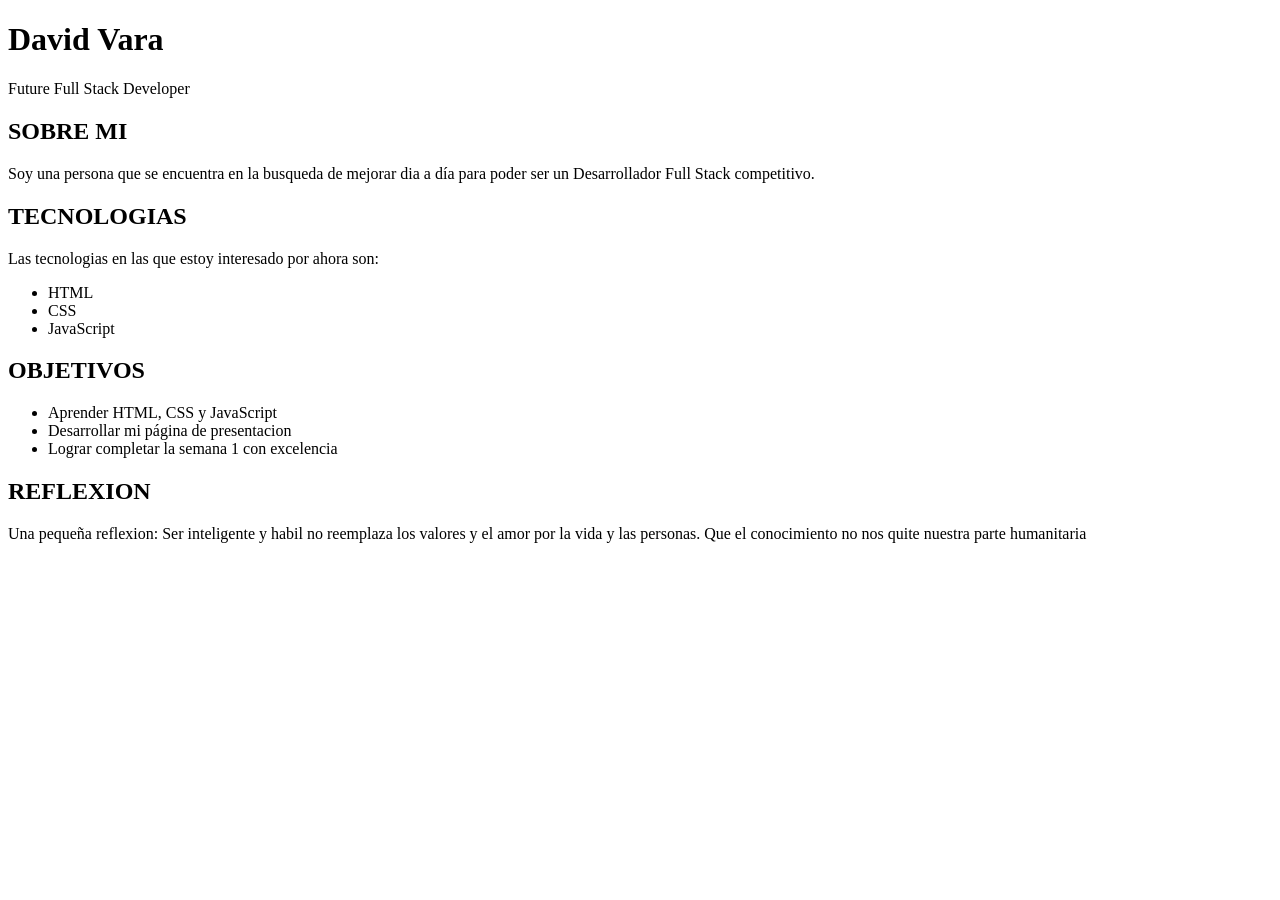
==== 01-Fundamentos-Web/Mi-Tarjeta-Profesional/index.html @ 0208540b "feat: crear estructura semántica de la tarjeta profesional" ====
<!DOCTYPE html>
<html lang="es">
<head>
    <meta charset="UTF-8">
    <meta name="viewport" content="width=device-width, initial-scale=1.0">
    <title>David Vara | Proyecto </title>
</head>
<body>
    <header> 
       <h1> David Vara</h1>
        <p>Future Full Stack Developer</p>
    </header>
  
    <section>
      <h2>SOBRE MI </h2>
    <p> Soy una persona que se encuentra en la busqueda de mejorar dia a día
        para poder ser un Desarrollador Full Stack competitivo.
    </p>
    </section>
    <section>
    <h2> TECNOLOGIAS</h2>
        <p>Las tecnologias en las que estoy interesado por ahora son:
            <ul>
   <li>HTML</li>
            <li>CSS</li>
            <li>JavaScript</li>
            </ul>
         
     
        </p>
    </section>
    <section>
   <h2> OBJETIVOS</h2>
        <ul>
            <li>Aprender HTML, CSS y JavaScript</li>
            <li>Desarrollar mi página de presentacion</li>
            <li>Lograr completar la semana 1 con excelencia</li>
        </ul>
    
    </section>
    
    <footer>
        <h2>
            REFLEXION
        </h2> Una pequeña reflexion: Ser inteligente y habil no reemplaza los valores y 
        el amor por la vida y las personas. 
    Que el conocimiento no nos quite nuestra parte humanitaria </footer>
</body>
</html>
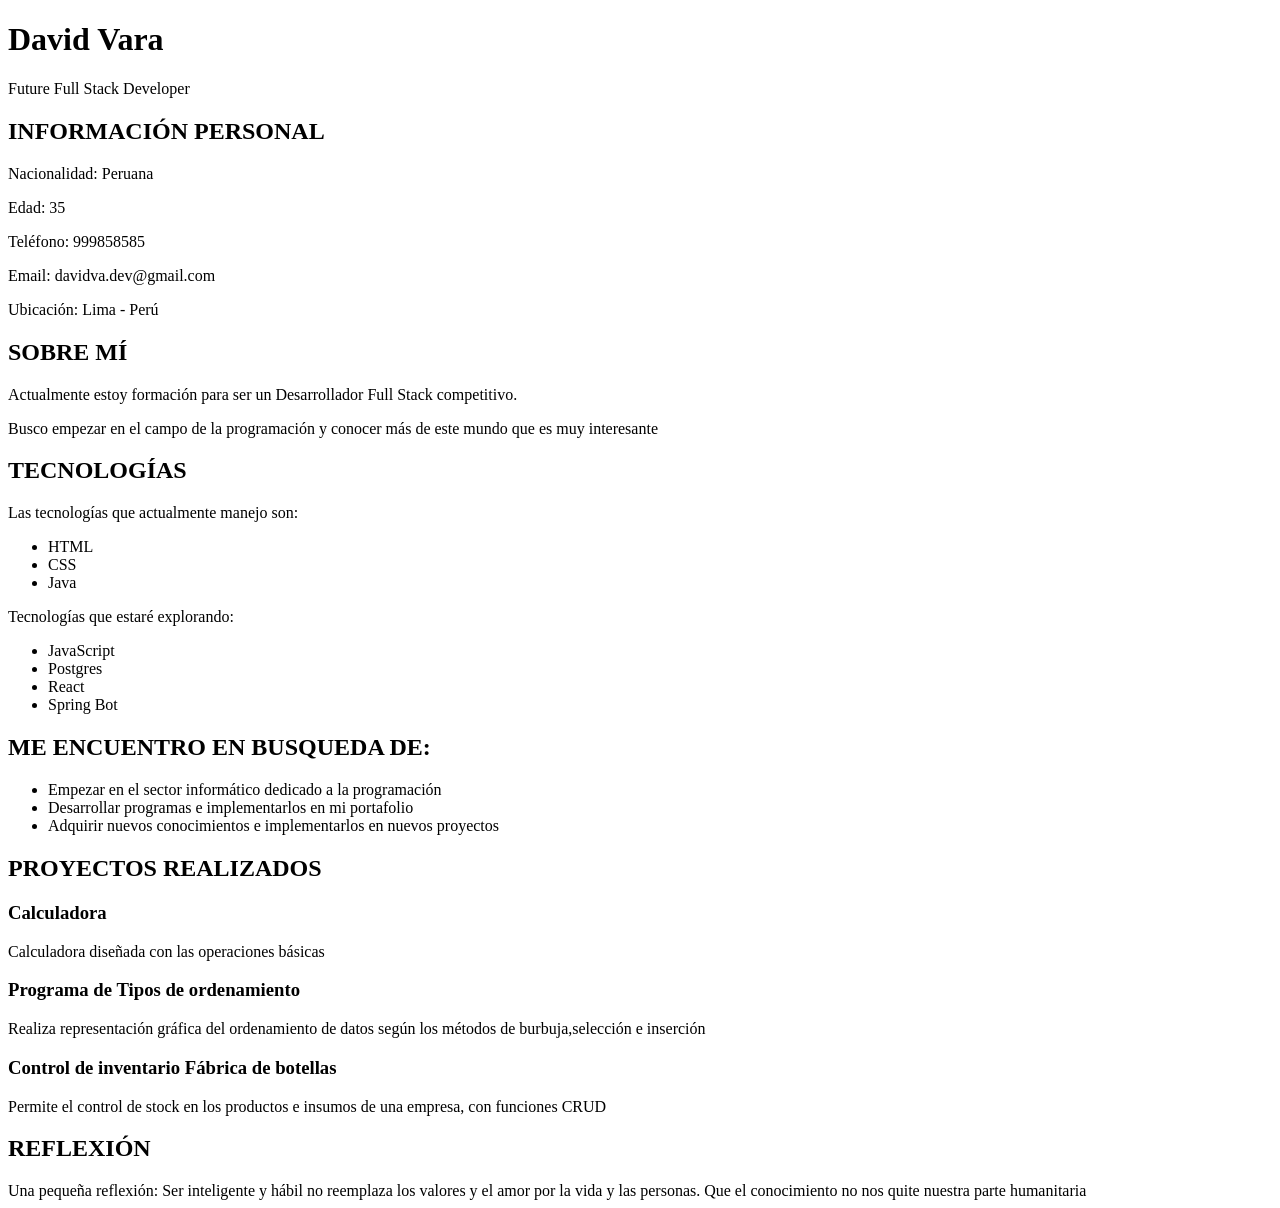
==== commit 9435fc82: "feat: completar estructura HTML y CSS de Lading Page Personal" ====
--- a/01-Fundamentos-Web/Mi-Tarjeta-Profesional/index.html
+++ b/01-Fundamentos-Web/Mi-Tarjeta-Profesional/index.html
@@ -3,6 +3,7 @@
 <head>
     <meta charset="UTF-8">
     <meta name="viewport" content="width=device-width, initial-scale=1.0">
+    <link rel="stylesheet" href="css/style.css">
     <title>David Vara | Proyecto </title>
 </head>
 <body>
@@ -11,39 +12,67 @@
         <p>Future Full Stack Developer</p>
     </header>
   
-    <section>
-      <h2>SOBRE MI </h2>
-    <p> Soy una persona que se encuentra en la busqueda de mejorar dia a día
-        para poder ser un Desarrollador Full Stack competitivo.
+    <main>
+
+<section>
+    <h2>INFORMACIÓN PERSONAL</h2>
+    <P>Nacionalidad: Peruana</P>
+    <p>Edad: 35</p>
+    <p>Teléfono: 999858585</p>
+    <p>Email: davidva.dev@gmail.com </p>
+    <p>Ubicación: Lima - Perú</p>
+</section>
+
+ <section>
+      <h2>SOBRE MÍ </h2>
+    <p> Actualmente estoy formación para ser un Desarrollador Full Stack competitivo.
     </p>
+    <p>Busco empezar en el campo de la programación y conocer más de este mundo que es muy interesante</p>
     </section>
     <section>
-    <h2> TECNOLOGIAS</h2>
-        <p>Las tecnologias en las que estoy interesado por ahora son:
+    <h2> TECNOLOGÍAS</h2>
+        <p>Las tecnologías que actualmente manejo son: </p>
             <ul>
-   <li>HTML</li>
+            <li>HTML</li>
             <li>CSS</li>
+            <li>Java</li>
+            </ul>
+
+            <p>Tecnologías que estaré explorando:</p>
+         <ul>
             <li>JavaScript</li>
-            </ul>
-         
-     
-        </p>
+            <li>Postgres</li>
+            <li>React</li>
+            <li>Spring Bot</li>
+         </ul>
     </section>
+
     <section>
-   <h2> OBJETIVOS</h2>
+   <h2> ME ENCUENTRO EN BUSQUEDA DE:</h2>
         <ul>
-            <li>Aprender HTML, CSS y JavaScript</li>
-            <li>Desarrollar mi página de presentacion</li>
-            <li>Lograr completar la semana 1 con excelencia</li>
+            <li>Empezar en el sector informático dedicado a la programación</li>
+            <li>Desarrollar programas e implementarlos en mi portafolio</li>
+            <li>Adquirir nuevos conocimientos e implementarlos en nuevos proyectos</li>
         </ul>
     
     </section>
-    
-    <footer>
+    <section>
+        <h2 >PROYECTOS REALIZADOS</h2>
+            <h3>Calculadora</h3>
+            <p>Calculadora diseñada con las operaciones básicas</p>
+            <h3>Programa de Tipos de ordenamiento</h3>
+            <p>Realiza representación gráfica del ordenamiento de datos según los métodos de burbuja,selección e inserción</p>
+            <h3>Control de inventario Fábrica de botellas</h3>
+            <p>Permite el control de stock en los productos e insumos de una empresa, con funciones CRUD</p>
+    </section>
+   
+    </main>
+     <footer>
         <h2>
-            REFLEXION
-        </h2> Una pequeña reflexion: Ser inteligente y habil no reemplaza los valores y 
+            REFLEXIÓN
+        </h2> Una pequeña reflexión: Ser inteligente y hábil no reemplaza los valores y 
         el amor por la vida y las personas. 
     Que el conocimiento no nos quite nuestra parte humanitaria </footer>
+   
 </body>
 </html>
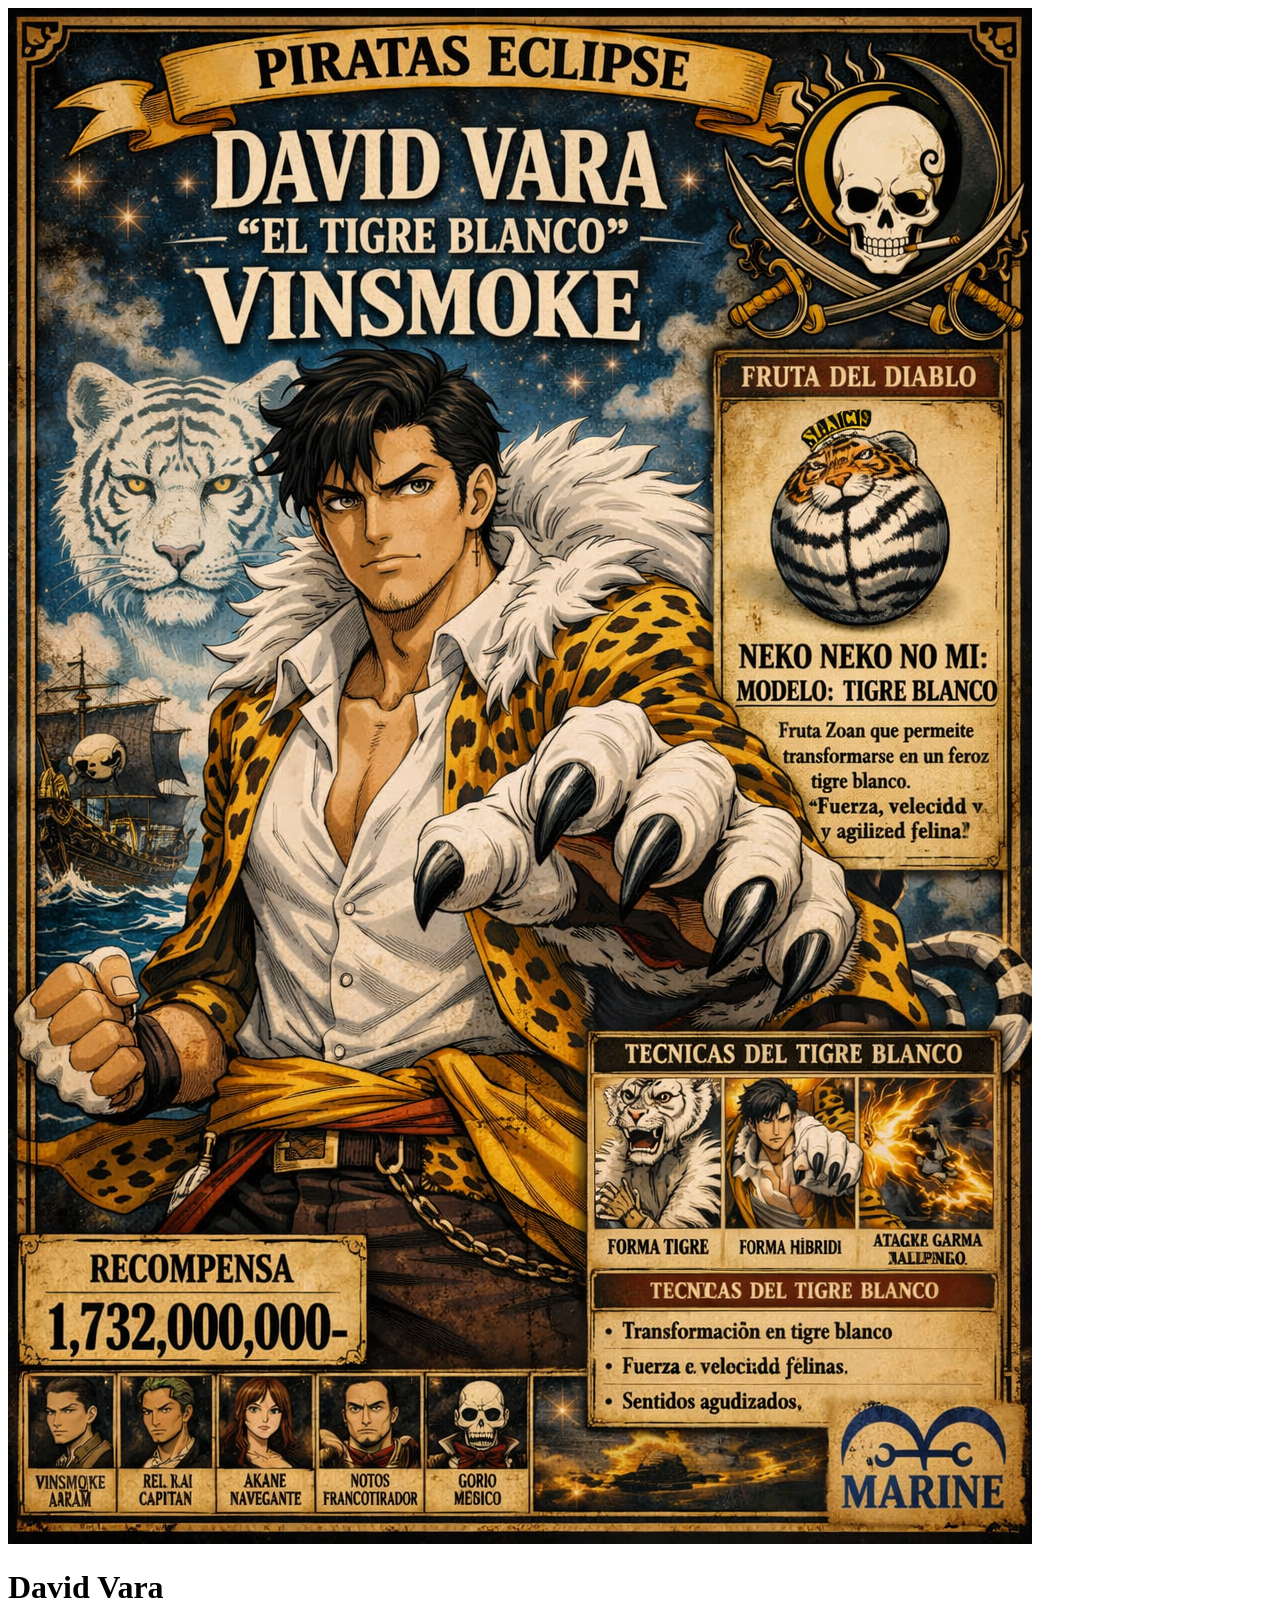
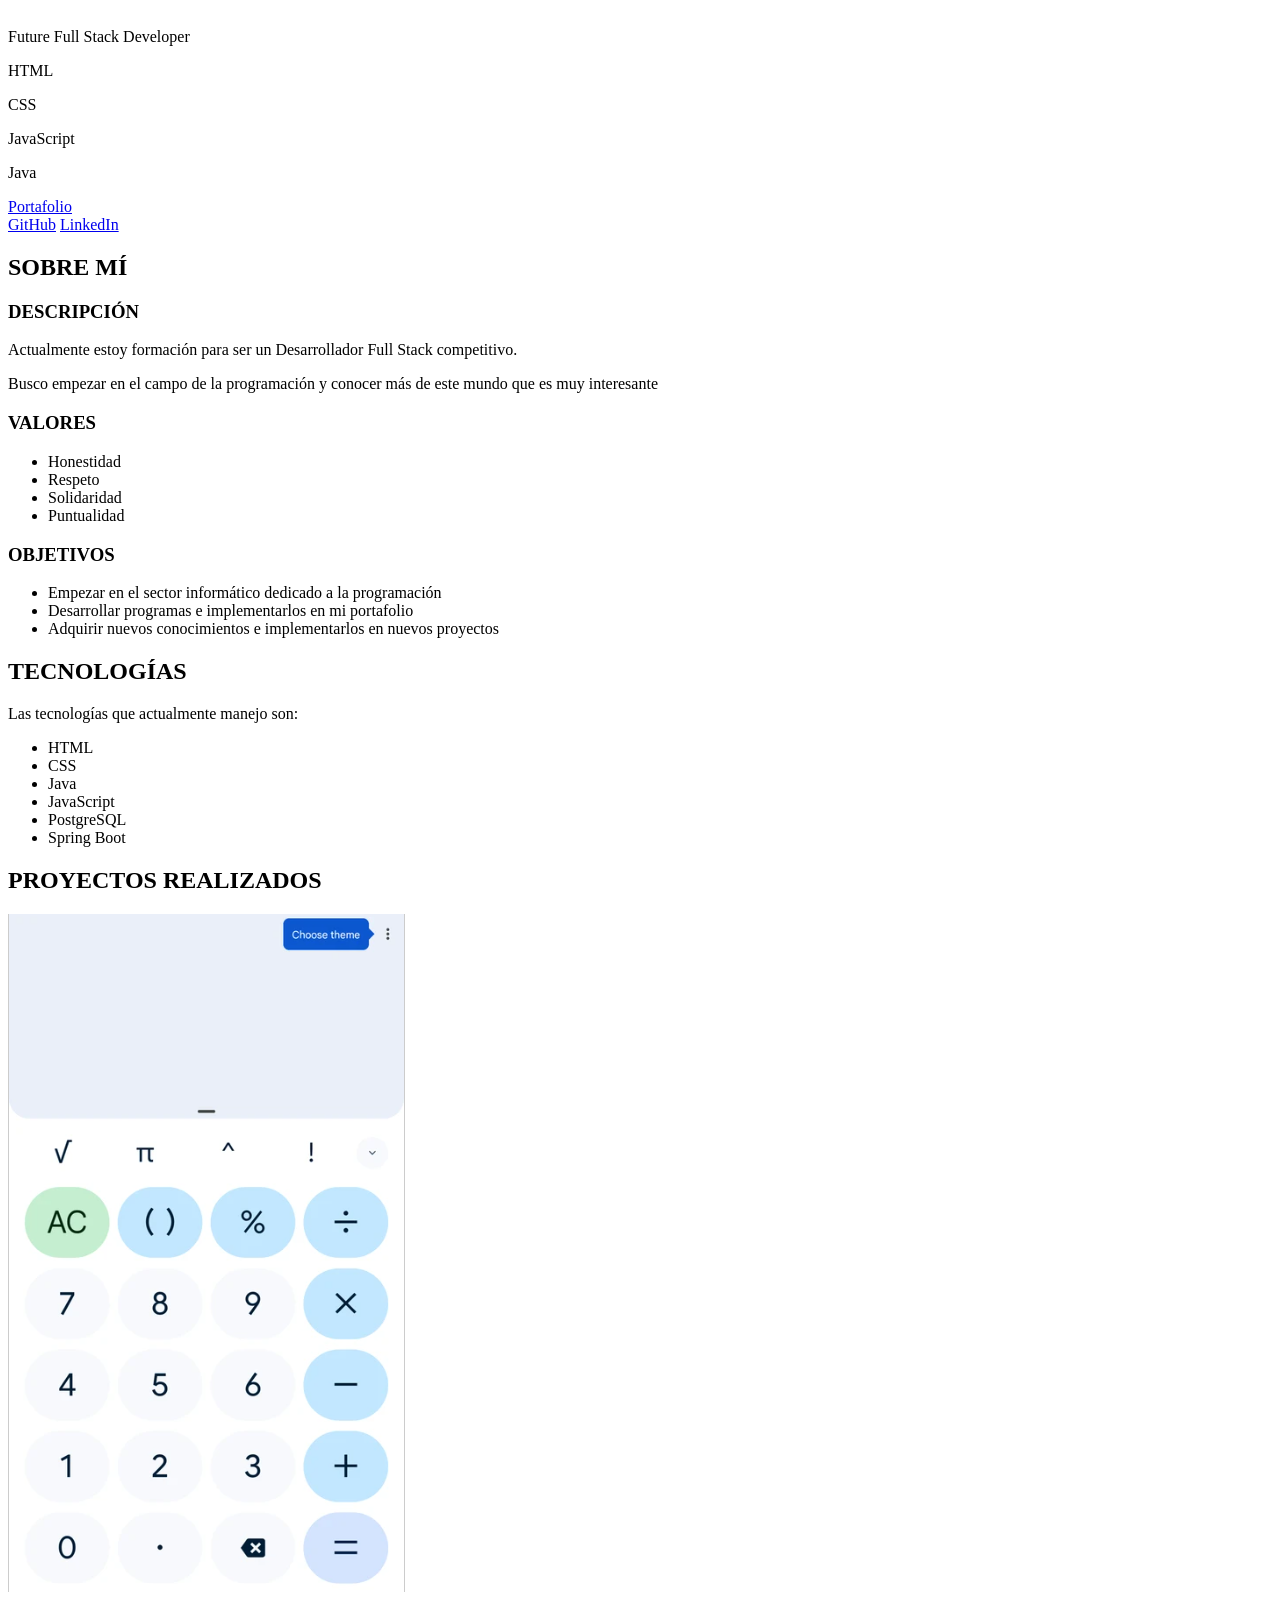
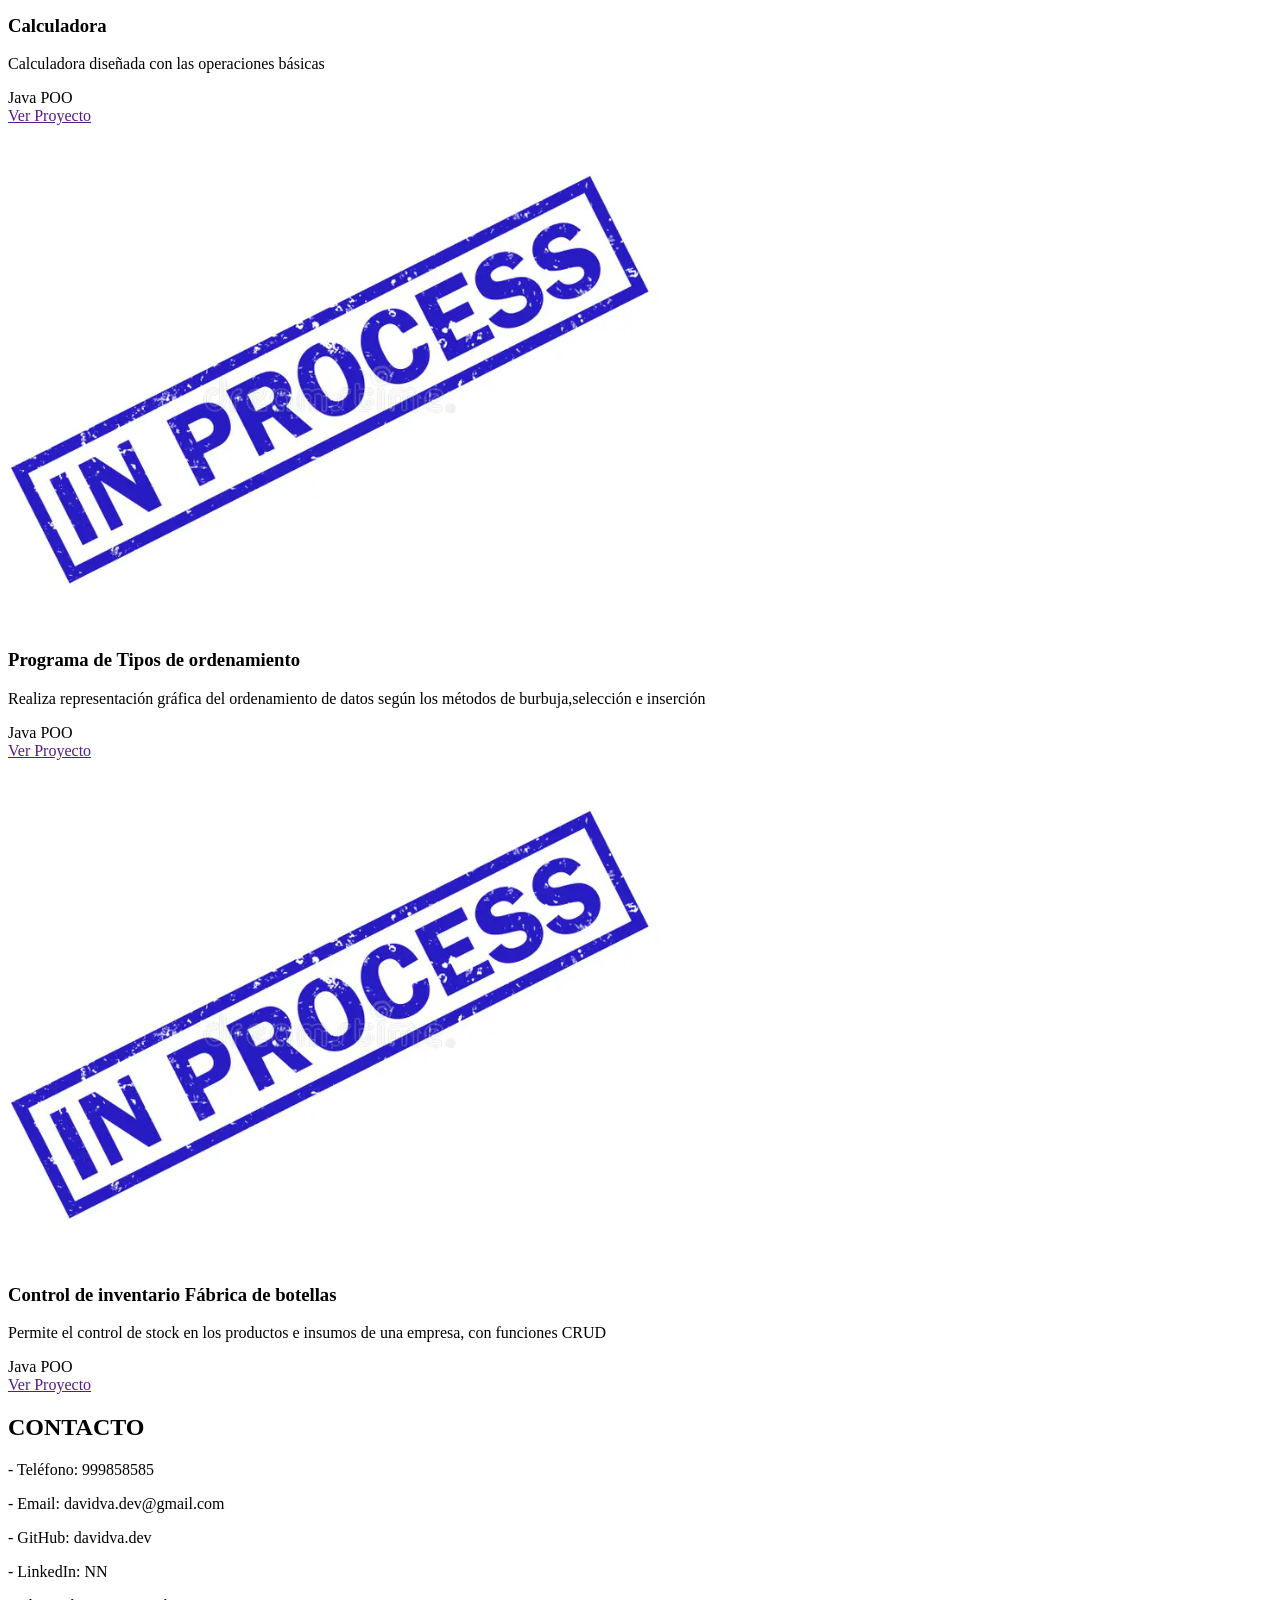
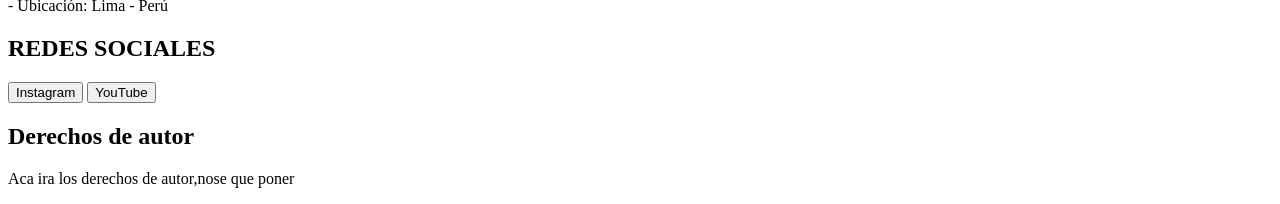
==== commit 784a47c9: "feat: mejorar estructura semántica de la landing page" ====
--- a/01-Fundamentos-Web/Mi-Tarjeta-Profesional/index.html
+++ b/01-Fundamentos-Web/Mi-Tarjeta-Profesional/index.html
@@ -1,78 +1,150 @@
-<!DOCTYPE html>
-<html lang="es">
-<head>
-    <meta charset="UTF-8">
-    <meta name="viewport" content="width=device-width, initial-scale=1.0">
-    <link rel="stylesheet" href="css/style.css">
-    <title>David Vara | Proyecto </title>
-</head>
-<body>
-    <header> 
-       <h1> David Vara</h1>
-        <p>Future Full Stack Developer</p>
-    </header>
-  
-    <main>
+    <!DOCTYPE html>
+    <html lang="es">
+    <head>
+        <meta charset="UTF-8">
+        <meta name="viewport" content="width=device-width, initial-scale=1.0">
+        <link rel="stylesheet" href="css/style.css">
+        <title>David Vara | Proyecto </title>
+    </head>
+    <body>
+        
+        <header class="hero"> 
+            <div class="hero-image"><img src="img/foto.png" alt="mi foto" class="image-edit"> </div>
+        <div class="hero-info">
+            <div class="hero-text">
+    <h1> David Vara</h1>
+            <p>Future Full Stack Developer</p>
 
-<section>
-    <h2>INFORMACIÓN PERSONAL</h2>
-    <P>Nacionalidad: Peruana</P>
-    <p>Edad: 35</p>
-    <p>Teléfono: 999858585</p>
-    <p>Email: davidva.dev@gmail.com </p>
-    <p>Ubicación: Lima - Perú</p>
-</section>
+            </div>
+        <div class="hero-tecnologias">
+            <p>HTML</p>
+            <P>CSS</P>
+            <p>JavaScript</p>
+            <p>Java</p>
+        </div>
+        <nav class="a-hero">
+            <section class="portafolio">
+                <a href="#">Portafolio</a>
+            </section>
+            <section class="subportafolio">
 
- <section>
-      <h2>SOBRE MÍ </h2>
-    <p> Actualmente estoy formación para ser un Desarrollador Full Stack competitivo.
-    </p>
-    <p>Busco empezar en el campo de la programación y conocer más de este mundo que es muy interesante</p>
-    </section>
-    <section>
-    <h2> TECNOLOGÍAS</h2>
-        <p>Las tecnologías que actualmente manejo son: </p>
+                <a href="#">GitHub</a>
+
+                <a href="#">LinkedIn</a>
+            </section>
+
+            </nav>
+        </div>
+            
+        </header>
+    
+        <main>
+
+
+
+    <section class="etiqueta">
+        <h2>SOBRE MÍ </h2>
+        <article>
+            <h3>DESCRIPCIÓN</h3>
+            <p> Actualmente estoy formación para ser un Desarrollador Full Stack competitivo.
+        </p>
+        <p>Busco empezar en el campo de la programación y conocer más de este mundo que es muy interesante</p>
+    </article>
+    
+        <article> <H3>VALORES</H3>
             <ul>
-            <li>HTML</li>
-            <li>CSS</li>
-            <li>Java</li>
+                <li>Honestidad</li>
+                <li>Respeto</li>
+                <li>Solidaridad</li>
+                <li>Puntualidad</li>
             </ul>
-
-            <p>Tecnologías que estaré explorando:</p>
-         <ul>
-            <li>JavaScript</li>
-            <li>Postgres</li>
-            <li>React</li>
-            <li>Spring Bot</li>
-         </ul>
+        </article>
+    <article>
+    <H3>OBJETIVOS</H3>
+        <UL>
+            <li>Empezar en el sector informático dedicado a la programación</li>
+                <li>Desarrollar programas e implementarlos en mi portafolio</li>
+                <li>Adquirir nuevos conocimientos e implementarlos en nuevos proyectos</li>
+        </UL>
+    </article>
+    
     </section>
 
-    <section>
-   <h2> ME ENCUENTRO EN BUSQUEDA DE:</h2>
-        <ul>
-            <li>Empezar en el sector informático dedicado a la programación</li>
-            <li>Desarrollar programas e implementarlos en mi portafolio</li>
-            <li>Adquirir nuevos conocimientos e implementarlos en nuevos proyectos</li>
-        </ul>
+        <section class="etiqueta">
+        <h2> TECNOLOGÍAS</h2>
+            <p>Las tecnologías que actualmente manejo son: </p>
+                <ul>
+                <li>HTML</li>
+                <li>CSS</li>
+                <li>Java</li>
+                <li>JavaScript</li>
+                <li>PostgreSQL</li>
+                <li>Spring Boot</li>
+                </ul>
+        </section>
+
+        <section class="etiqueta">
+             <h2 >PROYECTOS REALIZADOS</h2>
+            <div class="proyectos"> 
+
+            <article class="proy-card">
+                <img src="img/calculadora01.png" alt="calculadora imagen">
+                <h3>Calculadora</h3>
+                <p>Calculadora diseñada con las operaciones básicas</p>
+                <div class="proy-card-tecnologias">
+                    <span>Java</span>
+                    <span>POO</span>
+                </div>
+                <a href="">Ver Proyecto</a>
+            </article>
+            <article class="proy-card">
+                                <img src="img/enproceso.png" alt="proyecto-en-proceso">
+                <h3>Programa de Tipos de ordenamiento</h3>
+                <p>Realiza representación gráfica del ordenamiento de datos según los métodos de burbuja,selección e inserción</p>
+                 <div class="proy-card-tecnologias">
+                    <span>Java</span>
+                    <span>POO</span>
+                </div>
+                <a href="">Ver Proyecto</a>
+            </article>
+            <article  class="proy-card"  >
+                                <img src="img/enproceso.png" alt="proyecto-en-proceso">
+
+                <h3>Control de inventario Fábrica de botellas</h3>
+                <p>Permite el control de stock en los productos e insumos de una empresa, con funciones CRUD</p>
+                 <div class="proy-card-tecnologias">
+                    <span>Java</span>
+                    <span>POO</span>
+                </div>
+                <a href="">Ver Proyecto</a>
+            </article> 
+            </div>
+           
+        </section>
     
+        <section class="etiqueta">
+        <h2>CONTACTO</h2>
+        <p>- Teléfono: 999858585</p>
+        <p>- Email: davidva.dev@gmail.com </p>
+        <P>- GitHub: davidva.dev</P>
+        <p>- LinkedIn: NN </p>
+        <p>- Ubicación: Lima - Perú</p>
+
     </section>
-    <section>
-        <h2 >PROYECTOS REALIZADOS</h2>
-            <h3>Calculadora</h3>
-            <p>Calculadora diseñada con las operaciones básicas</p>
-            <h3>Programa de Tipos de ordenamiento</h3>
-            <p>Realiza representación gráfica del ordenamiento de datos según los métodos de burbuja,selección e inserción</p>
-            <h3>Control de inventario Fábrica de botellas</h3>
-            <p>Permite el control de stock en los productos e insumos de una empresa, con funciones CRUD</p>
-    </section>
-   
-    </main>
-     <footer>
-        <h2>
-            REFLEXIÓN
-        </h2> Una pequeña reflexión: Ser inteligente y hábil no reemplaza los valores y 
-        el amor por la vida y las personas. 
-    Que el conocimiento no nos quite nuestra parte humanitaria </footer>
-   
-</body>
-</html>+        </main>
+        <footer>
+            <section>
+                <h2>REDES SOCIALES</h2>
+                <article>
+                    <button>Instagram</BUTton>
+                    <button>YouTube</button>
+                </article>
+            </section>
+
+            <section>
+                <h2>Derechos de autor</h2>
+                <p>Aca ira los derechos de autor,nose que poner</p>
+            </section>
+        </footer> 
+    </body>
+    </html>
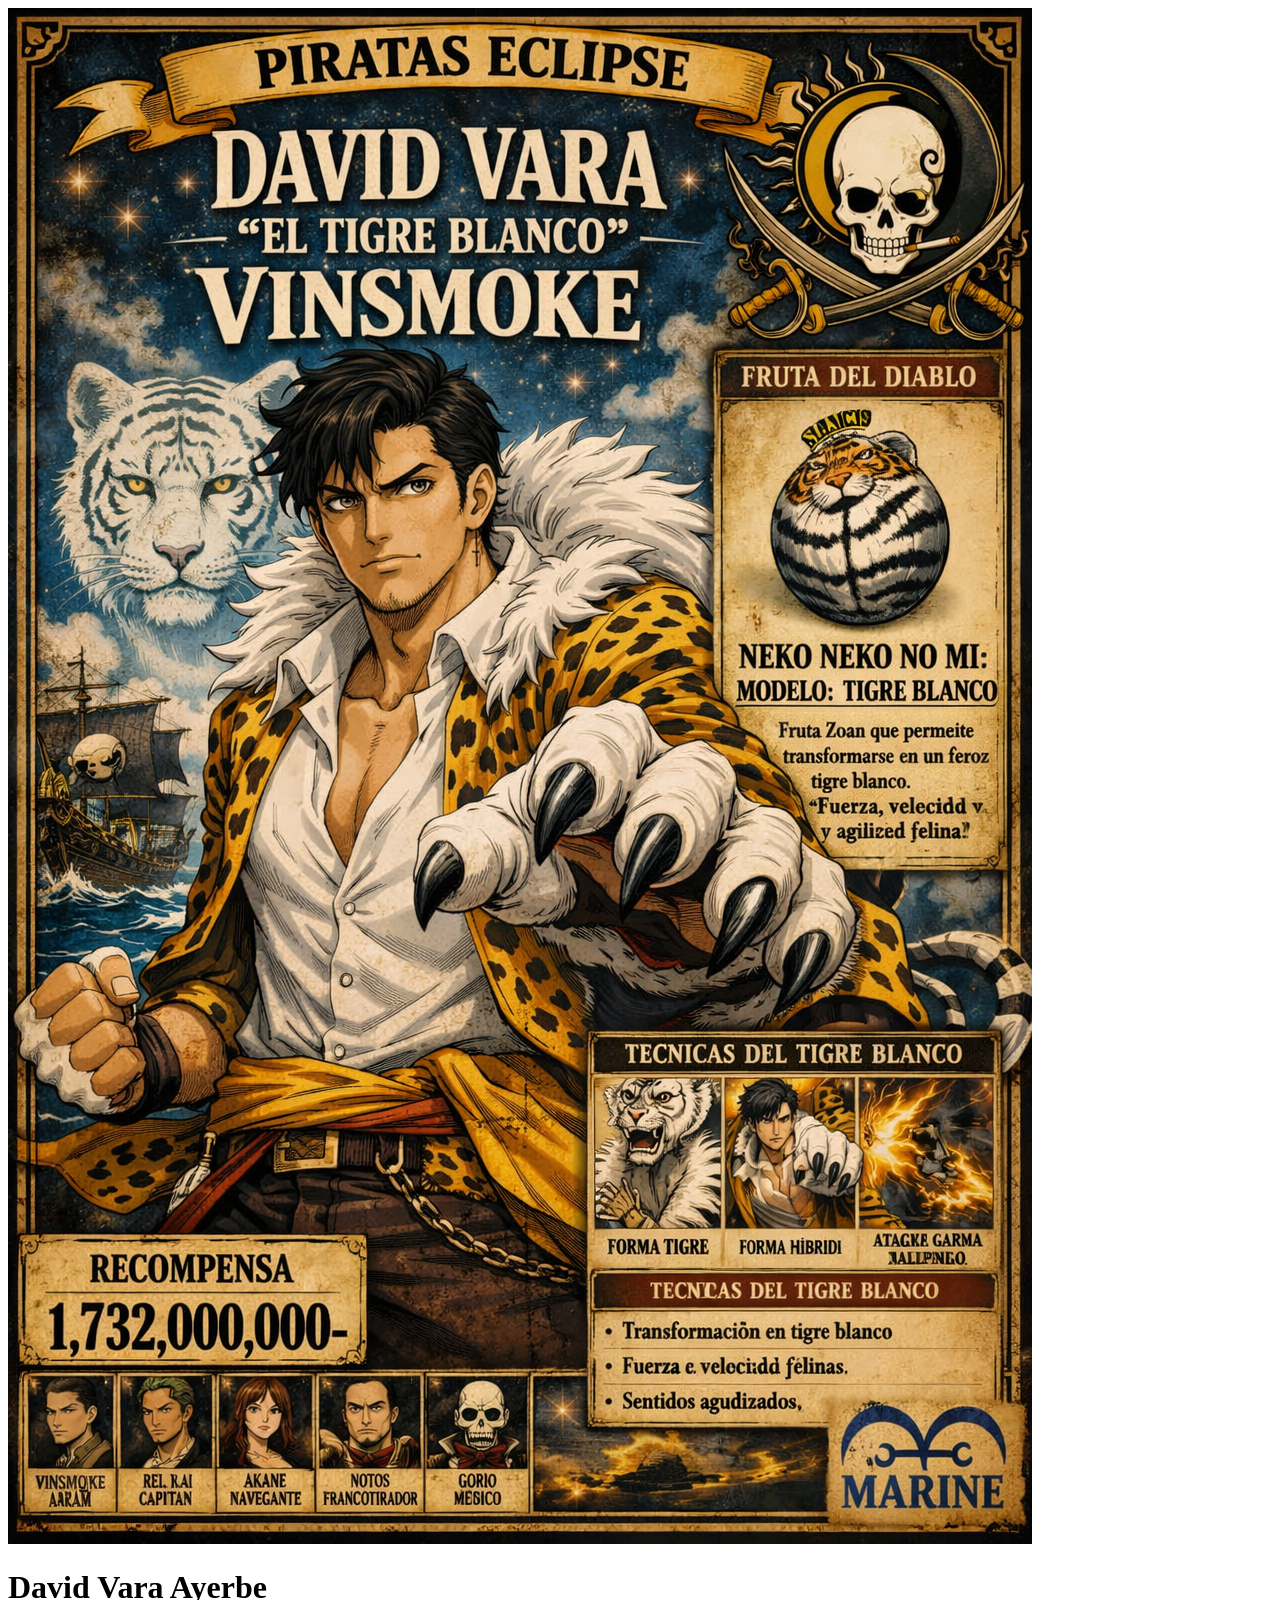
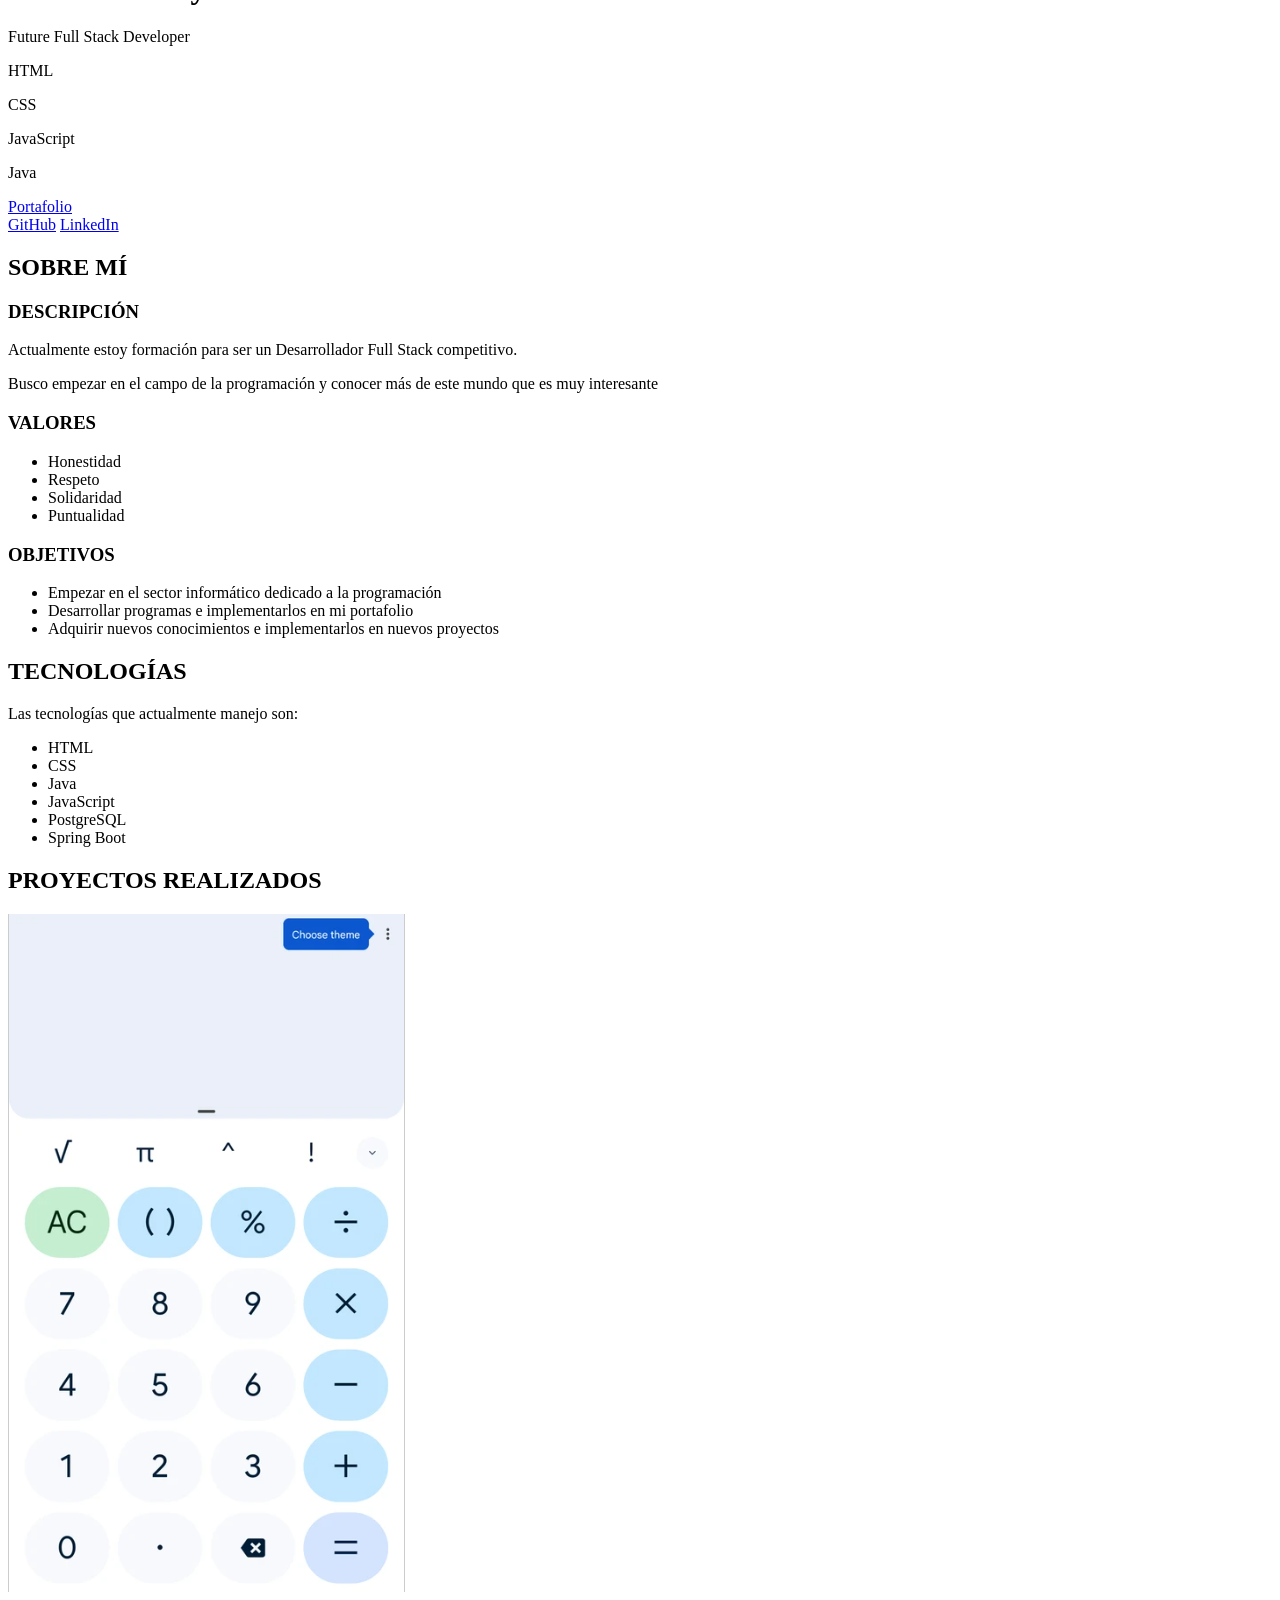
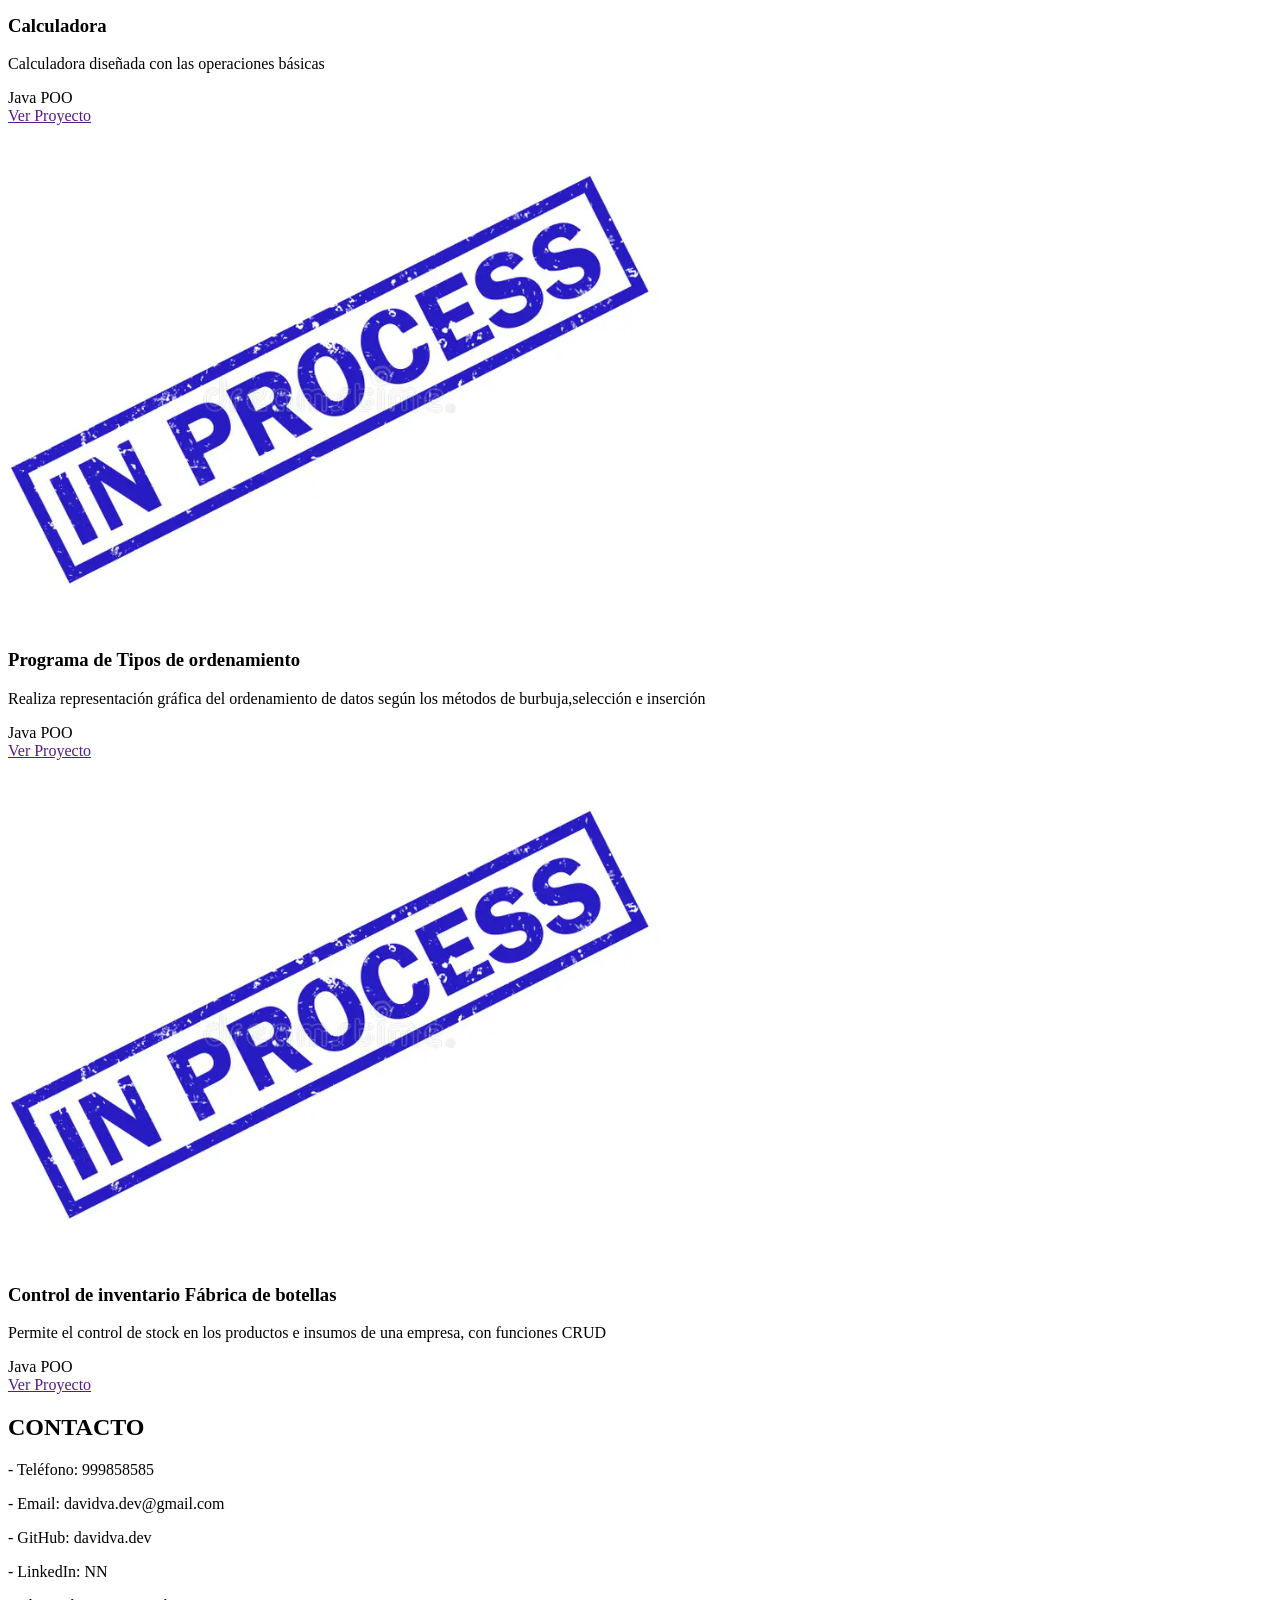
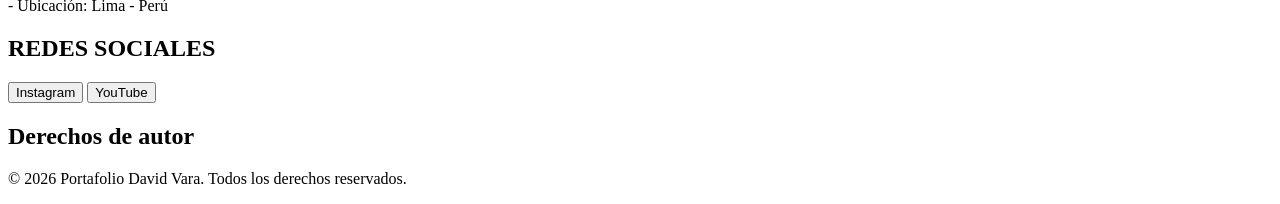
==== commit 6c4fb1f9: "style: diseño de tarjetas, declaracion de variable, aplicacion complete de flexbox y grid en header " ====
--- a/01-Fundamentos-Web/Mi-Tarjeta-Profesional/index.html
+++ b/01-Fundamentos-Web/Mi-Tarjeta-Profesional/index.html
@@ -4,44 +4,39 @@
         <meta charset="UTF-8">
         <meta name="viewport" content="width=device-width, initial-scale=1.0">
         <link rel="stylesheet" href="css/style.css">
-        <title>David Vara | Proyecto </title>
+        <title>David Vara  | Proyecto </title>
     </head>
     <body>
         
-        <header class="hero"> 
-            <div class="hero-image"><img src="img/foto.png" alt="mi foto" class="image-edit"> </div>
+    <header class="hero"> 
+        <div class="hero-image"><img src="img/foto.png" alt="mi foto" class="image-edit"> 
+        </div>
         <div class="hero-info">
             <div class="hero-text">
-    <h1> David Vara</h1>
-            <p>Future Full Stack Developer</p>
+                <h1> David Vara Ayerbe</h1>
+                <p>Future Full Stack Developer</p>
 
             </div>
-        <div class="hero-tecnologias">
-            <p>HTML</p>
-            <P>CSS</P>
-            <p>JavaScript</p>
-            <p>Java</p>
-        </div>
-        <nav class="a-hero">
-            <section class="portafolio">
-                <a href="#">Portafolio</a>
-            </section>
-            <section class="subportafolio">
-
-                <a href="#">GitHub</a>
-
-                <a href="#">LinkedIn</a>
-            </section>
-
+            <div class="hero-tecnologias">
+                <p>HTML</p>
+                <P>CSS</P>
+                <p>JavaScript</p>
+                <p>Java</p>
+            </div>
+            <nav class="a-hero">
+                <section class="portafolio">
+                    <a href="#">Portafolio</a>
+                </section>
+                <section class="subportafolio">
+                    <a href="#">GitHub</a>
+                    <a href="#">LinkedIn</a>
+                </section>
             </nav>
         </div>
             
-        </header>
+</header>
     
-        <main>
-
-
-
+<main>
     <section class="etiqueta">
         <h2>SOBRE MÍ </h2>
         <article>
@@ -143,7 +138,7 @@
 
             <section>
                 <h2>Derechos de autor</h2>
-                <p>Aca ira los derechos de autor,nose que poner</p>
+                <p>&copy; 2026 Portafolio David Vara. Todos los derechos reservados.</p>
             </section>
         </footer> 
     </body>
